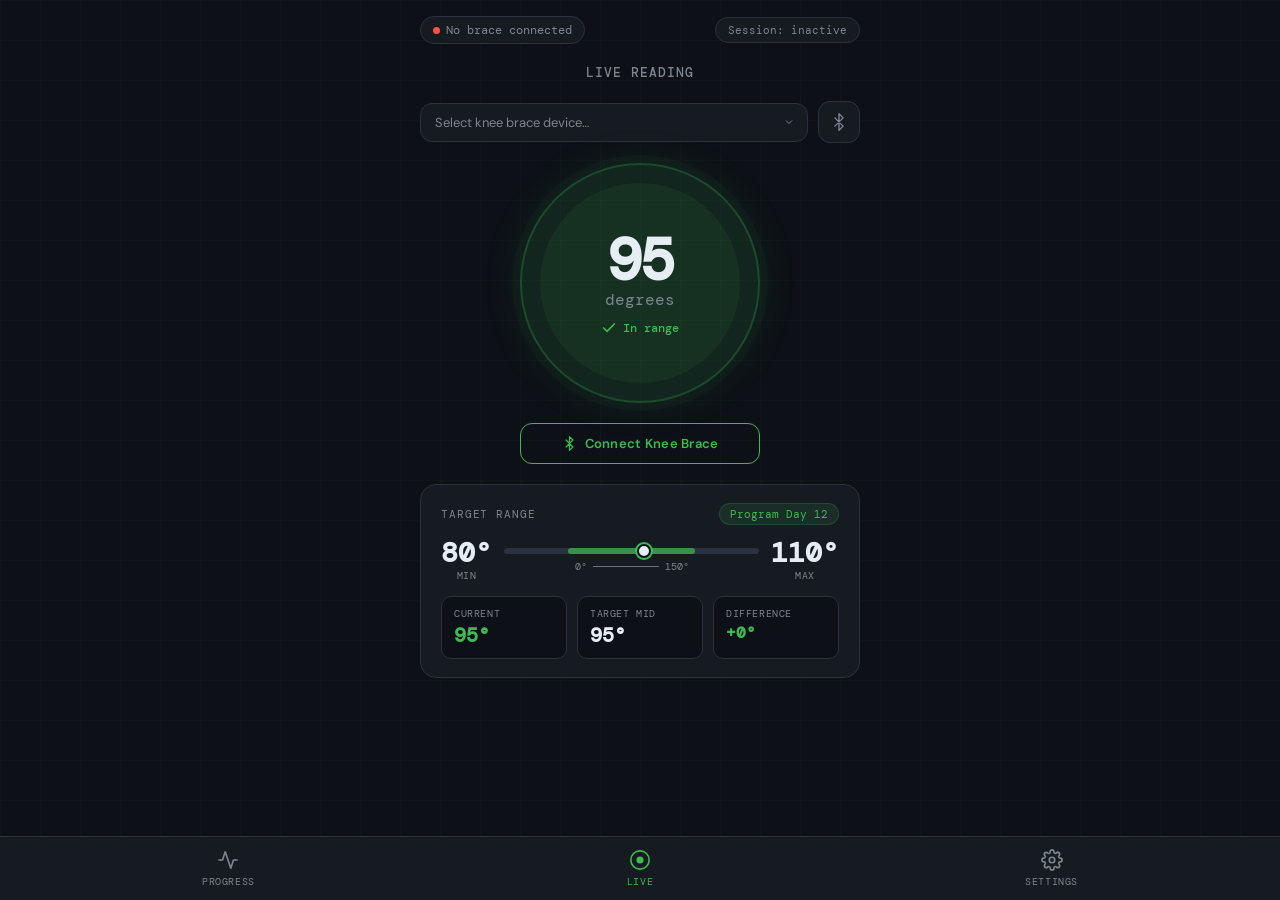
==== feedback.html @ ab7afc7f "FlexTrack UI with login + live reading screens implemented --- In Progress: main screen interaction " ====
<!DOCTYPE html>
<html lang="en">

<head>
    <meta charset="UTF-8" />
    <meta name="viewport" content="width=device-width, initial-scale=1.0" />
    <title>FlexTrack — Live</title>

    <!-- Fonts -->
    <link
        href="https://fonts.googleapis.com/css2?family=DM+Sans:wght@300;400;500;600&family=DM+Mono:wght@400;500&display=swap"
        rel="stylesheet" />

    <!-- External CSS -->
    <link rel="stylesheet" href="index.css" />
</head>

<body>

    <!-- status bar -->
    <div class="status-bar">
        <div class="status-pill">
            <div class="status-dot"></div>
            No brace connected
        </div>
        <div class="session-badge">Session: inactive</div>
    </div>

    <div class="page-title">Live Reading</div>

    <div class="content">

        <!-- bluetooth selector -->
        <div class="ble-row">
            <select class="ble-select">
                <option value="">Select knee brace device…</option>
                <option value="brace1">FlexTrack Brace — Left</option>
                <option value="brace2">FlexTrack Brace — Right</option>
            </select>
            <!-- bluetooth icon -->
            <div class="ble-icon-btn">
                <svg viewBox="0 0 24 24" fill="none" xmlns="http://www.w3.org/2000/svg">
                    <path d="M6.5 6.5l11 11L12 23V1l5.5 5.5-11 11" stroke="#7d8590" stroke-width="1.8"
                        stroke-linecap="round" stroke-linejoin="round" />
                </svg>
            </div>
        </div>

        <!-- angle circle -->
        <div class="circle-wrap">
            <div class="circle-ring">
                <div class="circle-inner">
                    <div class="circle-angle">95</div>
                    <div class="circle-unit">degrees</div>
                    <!-- state icon: checkmark = in range -->
                    <div class="circle-state">
                        <svg viewBox="0 0 24 24" fill="none" stroke="#3fb950" stroke-width="2.5" stroke-linecap="round"
                            stroke-linejoin="round">
                            <path d="M20 6L9 17l-5-5" />
                        </svg>
                        In range
                    </div>
                </div>
            </div>
        </div>

        <!-- connect button -->
        <button class="btn-connect">
            <svg viewBox="0 0 24 24" fill="none" stroke="currentColor" stroke-width="2" stroke-linecap="round"
                stroke-linejoin="round">
                <path d="M6.5 6.5l11 11L12 23V1l5.5 5.5-11 11" />
            </svg>
            Connect Knee Brace
        </button>

        <!-- target range card -->
        <div class="target-card">

            <div class="target-card-header">
                <div class="target-label">Target Range</div>
                <div class="target-program">Program Day 12</div>
            </div>

            <!-- visual range track -->
            <div class="target-range-row">
                <div class="range-value">
                    <div class="range-number">80°</div>
                    <div class="range-sublabel">Min</div>
                </div>
                <div class="range-track-wrap">
                    <div class="range-track">
                        <div class="range-fill"></div>
                        <div class="range-marker"></div>
                    </div>
                    <div class="range-track-label">0° ——————————— 150°</div>
                </div>
                <div class="range-value">
                    <div class="range-number">110°</div>
                    <div class="range-sublabel">Max</div>
                </div>
            </div>

            <!-- numeric comparison chips -->
            <div class="comparison-row">
                <div class="comparison-chip">
                    <div class="chip-label">Current</div>
                    <div class="chip-value green">95°</div>
                </div>
                <div class="comparison-chip">
                    <div class="chip-label">Target mid</div>
                    <div class="chip-value">95°</div>
                </div>
                <div class="comparison-chip">
                    <div class="chip-label">Difference</div>
                    <div class="chip-value delta">+0°</div>
                </div>
            </div>

        </div>

    </div>

    <!-- bottom nav -->
    <nav class="nav">
        <!-- progress tab -->
        <a class="nav-item" href="progress.html">
            <svg viewBox="0 0 24 24" fill="none" stroke-width="1.8" stroke-linecap="round" stroke-linejoin="round">
                <polyline points="22 12 18 12 15 21 9 3 6 12 2 12" />
            </svg>
            <span class="nav-label">Progress</span>
        </a>
        <!-- live tab (active) -->
        <a class="nav-item active" href="live.html">
            <svg viewBox="0 0 24 24" fill="none" stroke-width="1.8" stroke-linecap="round" stroke-linejoin="round">
                <circle cx="12" cy="12" r="10" />
                <circle cx="12" cy="12" r="3" fill="#3fb950" stroke="#3fb950" />
            </svg>
            <span class="nav-label">Live</span>
        </a>
        <!-- settings tab -->
        <a class="nav-item" href="settings.html">
            <svg viewBox="0 0 24 24" fill="none" stroke-width="1.8" stroke-linecap="round" stroke-linejoin="round">
                <circle cx="12" cy="12" r="3" />
                <path
                    d="M19.4 15a1.65 1.65 0 0 0 .33 1.82l.06.06a2 2 0 0 1-2.83 2.83l-.06-.06a1.65 1.65 0 0 0-1.82-.33 1.65 1.65 0 0 0-1 1.51V21a2 2 0 0 1-4 0v-.09A1.65 1.65 0 0 0 9 19.4a1.65 1.65 0 0 0-1.82.33l-.06.06a2 2 0 0 1-2.83-2.83l.06-.06A1.65 1.65 0 0 0 4.68 15a1.65 1.65 0 0 0-1.51-1H3a2 2 0 0 1 0-4h.09A1.65 1.65 0 0 0 4.6 9a1.65 1.65 0 0 0-.33-1.82l-.06-.06a2 2 0 0 1 2.83-2.83l.06.06A1.65 1.65 0 0 0 9 4.68a1.65 1.65 0 0 0 1-1.51V3a2 2 0 0 1 4 0v.09a1.65 1.65 0 0 0 1 1.51 1.65 1.65 0 0 0 1.82-.33l.06-.06a2 2 0 0 1 2.83 2.83l-.06.06A1.65 1.65 0 0 0 19.4 9a1.65 1.65 0 0 0 1.51 1H21a2 2 0 0 1 0 4h-.09a1.65 1.65 0 0 0-1.51 1z" />
            </svg>
            <span class="nav-label">Settings</span>
        </a>
    </nav>

</body>

</html>
---- index.css ----
/* ==========================================================================
   1. RESETS & CSS VARIABLES (Shared across all pages)
   ========================================================================== */
   *, *::before, *::after {
    box-sizing: border-box;
    margin: 0;
    padding: 0;
  }
  
  :root {
    --bg:          #0d1117;
    --surface:     #161b22;
    --border:      #2a3140;
    --text:        #e6edf3;
    --muted:       #7d8590;
    --accent:      #3fb950;       /* recovery green */
    --accent-dim:  rgba(63, 185, 80, 0.12);
    --warn:        #f85149;
    --caution:     #d29922;
    --radius:      12px;
    --nav-h:        64px;
  }
  
  body {
    min-height: 100vh;
    background: var(--bg);
    font-family: 'DM Sans', sans-serif;
    color: var(--text);
    display: flex;
    flex-direction: column;
    align-items: center;
    justify-content: center; /* Adjust dynamically per layout if needed */
    background-image:
      linear-gradient(rgba(63,185,80,0.03) 1px, transparent 1px),
      linear-gradient(90deg, rgba(63,185,80,0.03) 1px, transparent 1px);
    background-size: 40px 40px;
  }
  
  /* ==========================================================================
     2. SHARED COMPONENTS (Buttons, Logos, Nav, Typography)
     ========================================================================== */
  /* Header / Title */
  .page-title {
    font-size: 13px;
    font-weight: 500;
    color: var(--muted);
    font-family: 'DM Mono', monospace;
    letter-spacing: 0.08em;
    text-transform: uppercase;
    margin-top: 20px;
  }
  
  /* Logo */
  .logo-wrap {
    display: flex;
    flex-direction: column;
    align-items: center;
    gap: 10px;
  }
  
  .logo-mark {
    width: 64px;
    height: 64px;
    border-radius: 18px;
    background: var(--accent-dim);
    border: 1.5px solid rgba(63,185,80,0.3);
    display: flex;
    align-items: center;
    justify-content: center;
  }
  
  .logo-mark svg { width: 36px; height: 36px; }
  
  .logo-name {
    font-size: 22px;
    font-weight: 600;
    letter-spacing: -0.4px;
    color: var(--text);
  }
  
  .logo-name span { color: var(--accent); }
  
  .logo-sub {
    font-size: 12px;
    color: var(--muted);
    font-family: 'DM Mono', monospace;
    letter-spacing: 0.08em;
    text-transform: uppercase;
    margin-top: -4px;
  }
  
  /* Divider */
  .divider {
    width: 100%;
    height: 1px;
    background: var(--border);
  }
  
  /* Form Controls */
  .field {
    display: flex;
    flex-direction: column;
    gap: 6px;
  }
  
  .field label {
    font-size: 12px;
    font-weight: 500;
    color: var(--muted);
    font-family: 'DM Mono', monospace;
    letter-spacing: 0.06em;
    text-transform: uppercase;
  }
  
  .field input {
    width: 100%;
    padding: 11px 14px;
    background: var(--bg);
    border: 1px solid var(--border);
    border-radius: var(--radius);
    color: var(--text);
    font-family: 'DM Sans', sans-serif;
    font-size: 14px;
    outline: none;
    transition: border-color 0.15s, box-shadow 0.15s;
  }
  
  .field input::placeholder { color: var(--muted); }
  
  .field input:focus {
    border-color: var(--accent);
    box-shadow: 0 0 0 3px rgba(63,185,80,0.15);
  }
  
  /* Bottom Navigation */
  .nav {
    position: fixed;
    bottom: 0;
    left: 0;
    right: 0;
    height: var(--nav-h);
    background: var(--surface);
    border-top: 1px solid var(--border);
    display: flex;
    align-items: center;
    justify-content: space-around;
    padding: 0 16px;
  }
  
  .nav-item {
    display: flex;
    flex-direction: column;
    align-items: center;
    gap: 4px;
    cursor: pointer;
    padding: 8px 20px;
    border-radius: 10px;
    transition: background 0.15s;
    text-decoration: none;
  }
  
  .nav-item:hover { background: var(--accent-dim); }
  .nav-item svg { width: 22px; height: 22px; stroke: var(--muted); }
  .nav-item.active svg { stroke: var(--accent); }
  
  .nav-label {
    font-size: 10px;
    font-family: 'DM Mono', monospace;
    color: var(--muted);
    text-transform: uppercase;
    letter-spacing: 0.06em;
  }
  
  .nav-item.active .nav-label { color: var(--accent); }
  
  
  /* ==========================================================================
     3. LOGIN PAGE SPECIFICS
     ========================================================================== */
  .card {
    width: 100%;
    max-width: 380px;
    padding: 40px 36px 36px;
    background: var(--surface);
    border: 1px solid var(--border);
    border-radius: 20px;
    display: flex;
    flex-direction: column;
    align-items: center;
    gap: 28px;
    box-shadow:
      0 0 0 1px rgba(63,185,80,0.08),
      0 -2px 24px rgba(63,185,80,0.07),
      0 16px 48px rgba(0,0,0,0.5);
  }
  
  .form {
    width: 100%;
    display: flex;
    flex-direction: column;
    gap: 14px;
  }
  
  .btn-submit {
    width: 100%;
    padding: 12px;
    margin-top: 4px;
    background: var(--accent);
    color: #0d1117;
    font-family: 'DM Sans', sans-serif;
    font-size: 14px;
    font-weight: 600;
    border: none;
    border-radius: var(--radius);
    cursor: pointer;
    letter-spacing: 0.01em;
    transition: opacity 0.15s, transform 0.1s;
  }
  
  .btn-submit:hover { opacity: 0.88; }
  .btn-submit:active { transform: scale(0.98); }
  
  .footer-link {
    font-size: 12px;
    color: var(--muted);
    text-align: center;
  }
  
  .footer-link a {
    color: var(--accent);
    text-decoration: none;
    font-weight: 500;
  }
  
  .footer-link a:hover { text-decoration: underline; }
  
  
  /* ==========================================================================
     4. LIVE READING SPECIFICS
     ========================================================================== */
  .status-bar {
    width: 100%;
    max-width: 480px;
    display: flex;
    align-items: center;
    justify-content: space-between;
    padding: 16px 20px 0;
  }
  
  .status-pill {
    display: flex;
    align-items: center;
    gap: 6px;
    background: var(--surface);
    border: 1px solid var(--border);
    border-radius: 99px;
    padding: 5px 12px;
    font-size: 12px;
    font-family: 'DM Mono', monospace;
    color: var(--muted);
  }
  
  .status-dot {
    width: 7px;
    height: 7px;
    border-radius: 50%;
    background: var(--warn);
  }
  
  .session-badge {
    font-size: 11px;
    font-family: 'DM Mono', monospace;
    color: var(--muted);
    background: var(--surface);
    border: 1px solid var(--border);
    border-radius: 99px;
    padding: 5px 12px;
  }
  
  .content {
    width: 100%;
    max-width: 480px;
    flex: 1;
    display: flex;
    flex-direction: column;
    align-items: center;
    padding: 20px 20px calc(var(--nav-h) + 20px);
    gap: 20px;
  }
  
  .ble-row {
    width: 100%;
    display: flex;
    gap: 10px;
    align-items: center;
  }
  
  .ble-select {
    flex: 1;
    padding: 10px 14px;
    background: var(--surface);
    border: 1px solid var(--border);
    border-radius: var(--radius);
    color: var(--muted);
    font-family: 'DM Sans', sans-serif;
    font-size: 13px;
    outline: none;
    appearance: none;
    background-image: url("data:image/svg+xml,%3Csvg xmlns='http://www.w3.org/2000/svg' width='12' height='12' viewBox='0 0 24 24' fill='none' stroke='%237d8590' stroke-width='2'%3E%3Cpath d='M6 9l6 6 6-6'/%3E%3C/svg%3E");
    background-repeat: no-repeat;
    background-position: right 12px center;
    cursor: pointer;
  }
  
  .ble-select option { background: var(--surface); }
  
  .ble-icon-btn {
    width: 42px;
    height: 42px;
    border-radius: var(--radius);
    background: var(--surface);
    border: 1px solid var(--border);
    display: flex;
    align-items: center;
    justify-content: center;
    cursor: pointer;
    flex-shrink: 0;
  }
  
  .ble-icon-btn svg { width: 18px; height: 18px; }
  
  .circle-wrap {
    position: relative;
    display: flex;
    align-items: center;
    justify-content: center;
  }
  
  .circle-ring {
    width: 240px;
    height: 240px;
    border-radius: 50%;
    background: var(--accent-dim);
    border: 2px solid rgba(63,185,80,0.25);
    box-shadow:
      0 0 0 8px rgba(63,185,80,0.04),
      0 0 40px rgba(63,185,80,0.10);
    display: flex;
    align-items: center;
    justify-content: center;
    transition: background 0.3s, border-color 0.3s, box-shadow 0.3s;
  }
  
  .circle-inner {
    width: 200px;
    height: 200px;
    border-radius: 50%;
    background: rgba(63,185,80,0.08);
    display: flex;
    flex-direction: column;
    align-items: center;
    justify-content: center;
    gap: 4px;
  }
  
  .circle-angle {
    font-size: 58px;
    font-weight: 600;
    font-family: 'DM Mono', monospace;
    color: var(--text);
    line-height: 1;
    letter-spacing: -2px;
  }
  
  .circle-unit {
    font-size: 16px;
    font-weight: 400;
    color: var(--muted);
    font-family: 'DM Mono', monospace;
    margin-top: -4px;
  }
  
  .circle-state {
    margin-top: 6px;
    display: flex;
    align-items: center;
    gap: 6px;
    font-size: 12px;
    font-weight: 500;
    color: var(--accent);
    font-family: 'DM Mono', monospace;
  }
  
  .circle-state svg { width: 16px; height: 16px; }
  
  .btn-connect {
    width: 100%;
    max-width: 240px;
    padding: 11px;
    background: transparent;
    border: 1px solid var(--accent);
    border-radius: var(--radius);
    color: var(--accent);
    font-family: 'DM Sans', sans-serif;
    font-size: 13px;
    font-weight: 600;
    cursor: pointer;
    letter-spacing: 0.02em;
    display: flex;
    align-items: center;
    justify-content: center;
    gap: 8px;
  }
  
  .btn-connect svg { width: 15px; height: 15px; }
  
  .target-card {
    width: 100%;
    background: var(--surface);
    border: 1px solid var(--border);
    border-radius: 16px;
    padding: 18px 20px;
    display: flex;
    flex-direction: column;
    gap: 14px;
  }
  
  .target-card-header {
    display: flex;
    align-items: center;
    justify-content: space-between;
  }
  
  .target-label {
    font-size: 11px;
    font-family: 'DM Mono', monospace;
    letter-spacing: 0.08em;
    text-transform: uppercase;
    color: var(--muted);
  }
  
  .target-program {
    font-size: 11px;
    font-family: 'DM Mono', monospace;
    border: 1px solid rgba(63,185,80,0.2);
    border-radius: 99px;
    padding: 3px 10px;
    color: var(--accent);
    background: var(--accent-dim);
  }
  
  .target-range-row {
    display: flex;
    align-items: center;
    justify-content: space-between;
    gap: 12px;
  }
  
  .range-value {
    display: flex;
    flex-direction: column;
    align-items: center;
    gap: 2px;
  }
  
  .range-number {
    font-size: 28px;
    font-weight: 600;
    font-family: 'DM Mono', monospace;
    color: var(--text);
    line-height: 1;
  }
  
  .range-sublabel {
    font-size: 10px;
    font-family: 'DM Mono', monospace;
    color: var(--muted);
    text-transform: uppercase;
    letter-spacing: 0.06em;
  }
  
  .range-track-wrap {
    flex: 1;
    display: flex;
    flex-direction: column;
    align-items: center;
    gap: 6px;
  }
  
  .range-track {
    width: 100%;
    height: 6px;
    background: var(--border);
    border-radius: 99px;
    position: relative;
    overflow: visible;
  }
  
  .range-fill {
    position: absolute;
    left: 25%;
    width: 50%;
    height: 100%;
    background: var(--accent);
    border-radius: 99px;
    opacity: 0.7;
  }
  
  .range-marker {
    position: absolute;
    left: 55%;
    top: 50%;
    transform: translate(-50%, -50%);
    width: 14px;
    height: 14px;
    border-radius: 50%;
    background: var(--text);
    border: 2px solid var(--bg);
    box-shadow: 0 0 0 2px var(--accent);
  }
  
  .range-track-label {
    font-size: 10px;
    font-family: 'DM Mono', monospace;
    color: var(--muted);
  }
  
  .comparison-row {
    display: flex;
    gap: 10px;
  }
  
  .comparison-chip {
    flex: 1;
    background: var(--bg);
    border: 1px solid var(--border);
    border-radius: 10px;
    padding: 10px 12px;
    display: flex;
    flex-direction: column;
    gap: 2px;
  }
  
  .chip-label {
    font-size: 10px;
    font-family: 'DM Mono', monospace;
    color: var(--muted);
    text-transform: uppercase;
    letter-spacing: 0.06em;
  }
  
  .chip-value {
    font-size: 20px;
    font-weight: 600;
    font-family: 'DM Mono', monospace;
    color: var(--text);
  }
  
  .chip-value.green { color: var(--accent); }
  .chip-value.delta { color: var(--accent); font-size: 16px; }

  /* Smooth telemetry animations for dynamic components */
.range-marker {
    transition: left 0.1s linear;
  }
  
  .circle-ring {
    transition: border-color 0.15s ease, box-shadow 0.15s ease;
  }
  
  .circle-angle {
    font-variant-numeric: tabular-nums; /* Prevents text layout shifting when numbers update */
  }

  /* ==========================================================================
   INTERACTION FEEDBACK & SYSTEM POPUP STYLES
   ========================================================================== */

/* 1. Button Feedback Styles */
.btn-connect {
    transition: all 0.15s ease-in-out;
    user-select: none;
  }
  
  .btn-connect:hover {
    background: var(--accent-dim);
    box-shadow: 0 0 12px rgba(63, 185, 80, 0.25);
  }
  
  /* Pressed visual reaction */
  .btn-connect:active,
  .btn-connect.btn-pressed {
    transform: scale(0.95);
    background: var(--accent);
    color: #0d1117;
    box-shadow: 0 0 20px var(--accent), 0 0 35px rgba(63, 185, 80, 0.6);
  }
  
  .btn-connect.is-connected {
    background: var(--accent-dim);
    border-color: var(--accent);
    color: var(--accent);
  }
  
  /* 2. Dropdown Text State (Selected Valid Device vs Placeholder) */
  .ble-select {
    color: var(--muted);
    font-weight: 400;
    transition: color 0.2s ease, border-color 0.2s ease, font-weight 0.2s ease;
  }
  
  /* Active style when a real device option is picked */
  .ble-select.has-value {
    color: var(--text);            /* Bright white text */
    font-weight: 600;              /* Bold weight */
    border-color: var(--accent);   /* Highlight border */
  }
  
  /* 3. Simulated System Message Popup Overlay */
  .system-popup-overlay {
    position: fixed;
    inset: 0;
    background: rgba(0, 0, 0, 0.65);
    backdrop-filter: blur(4px);
    display: flex;
    align-items: center;
    justify-content: center;
    z-index: 1000;
    padding: 20px;
    animation: fadeIn 0.2s ease-out;
  }
  
  .system-popup-card {
    width: 100%;
    max-width: 340px;
    background: var(--surface);
    border: 1px solid var(--border);
    border-radius: 16px;
    padding: 24px;
    display: flex;
    flex-direction: column;
    gap: 16px;
    box-shadow: 0 12px 32px rgba(0, 0, 0, 0.6);
    animation: popUp 0.2s cubic-bezier(0.175, 0.885, 0.32, 1.275);
  }
  
  .system-popup-title {
    font-size: 15px;
    font-weight: 600;
    color: var(--text);
    font-family: 'DM Sans', sans-serif;
  }
  
  .system-popup-body {
    font-size: 13px;
    color: var(--muted);
    line-height: 1.5;
    font-family: 'DM Sans', sans-serif;
  }
  
  .system-popup-btn {
    width: 100%;
    padding: 10px;
    background: var(--accent);
    color: #0d1117;
    border: none;
    border-radius: var(--radius);
    font-weight: 600;
    font-size: 13px;
    cursor: pointer;
    transition: opacity 0.15s;
  }
  
  .system-popup-btn:hover {
    opacity: 0.9;
  }
  
  @keyframes fadeIn {
    from { opacity: 0; }
    to { opacity: 1; }
  }
  
  @keyframes popUp {
    from { transform: scale(0.9); opacity: 0; }
    to { transform: scale(1); opacity: 1; }
  }
  
  /* ==========================================================================
     5. UTILITIES & MEDIA QUERIES
     ========================================================================== */
  @media (max-width: 420px) {
    .card {
      margin: 16px;
      padding: 32px 24px 28px;
    }
  }
  
  @media (prefers-reduced-motion: reduce) {
    * {
      transition: none !important;
    }
  }
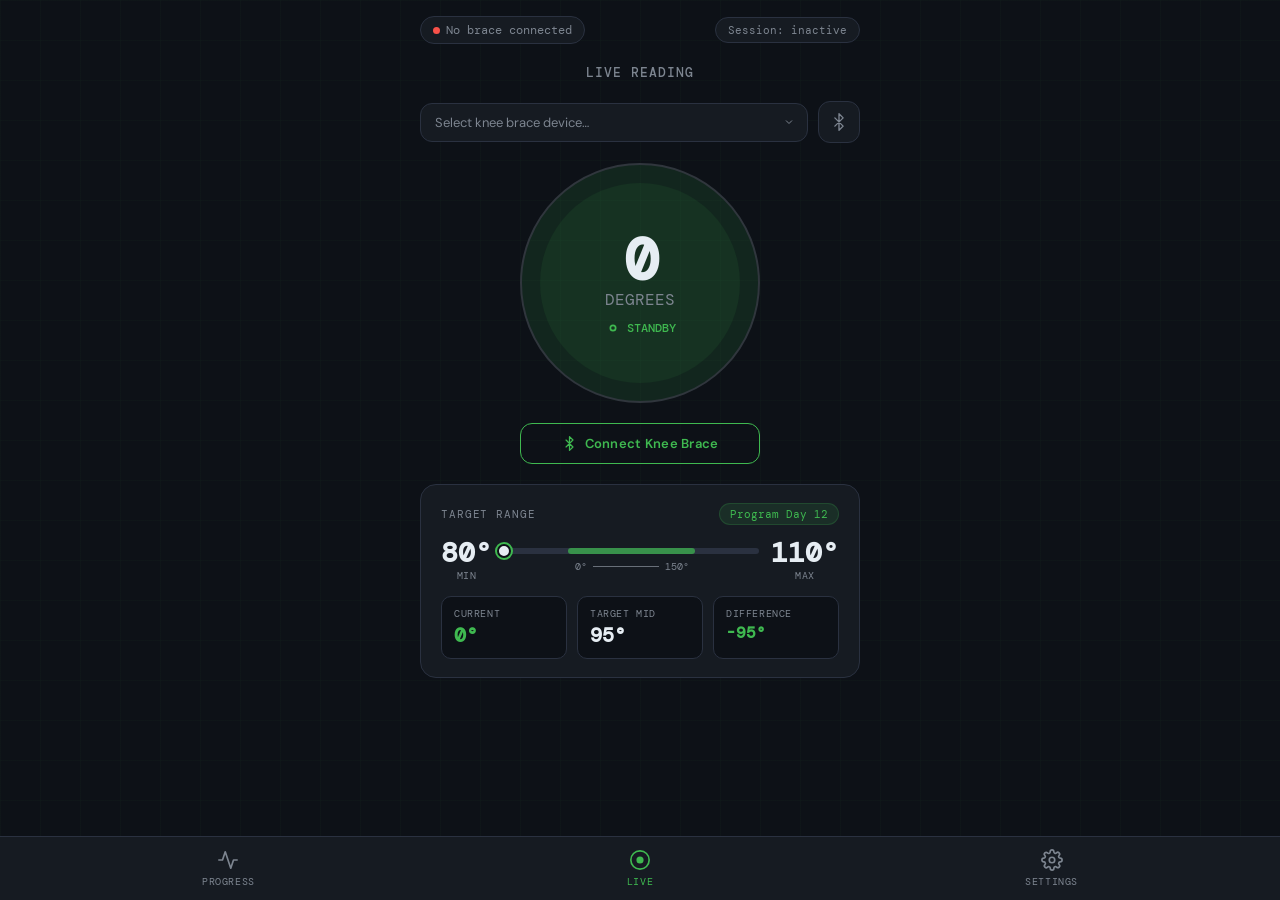
==== commit 5b35575f: "fabricated data array to reflect live sensor readings + implemented dynamic UI state updates" ====
--- a/feedback.html
+++ b/feedback.html
@@ -13,6 +13,9 @@
 
     <!-- External CSS -->
     <link rel="stylesheet" href="index.css" />
+
+    <!-- External JS -->
+    <script src="index.js" defer></script>
 </head>
 
 <body>
@@ -50,15 +53,17 @@
         <div class="circle-wrap">
             <div class="circle-ring">
                 <div class="circle-inner">
-                    <div class="circle-angle">95</div>
-                    <div class="circle-unit">degrees</div>
-                    <!-- state icon: checkmark = in range -->
+                    <!-- 1. Middle angle readout (Initialized to 0 for standby) -->
+                    <div class="circle-angle">0</div>
+                    <div class="circle-unit">DEGREES</div>
+
+                    <!-- 2. Dynamic state label (Targeted via the inner <span>) -->
                     <div class="circle-state">
-                        <svg viewBox="0 0 24 24" fill="none" stroke="#3fb950" stroke-width="2.5" stroke-linecap="round"
-                            stroke-linejoin="round">
-                            <path d="M20 6L9 17l-5-5" />
+                        <svg viewBox="0 0 24 24" fill="none" stroke="currentColor" stroke-width="2.5"
+                            stroke-linecap="round" stroke-linejoin="round">
+                            <circle cx="12" cy="12" r="4" />
                         </svg>
-                        In range
+                        <span>STANDBY</span>
                     </div>
                 </div>
             </div>
--- a/index.css
+++ b/index.css
@@ -1,27 +1,30 @@
 /* ==========================================================================
    1. RESETS & CSS VARIABLES (Shared across all pages)
    ========================================================================== */
-   *, *::before, *::after {
+*,
+*::before,
+*::after {
     box-sizing: border-box;
     margin: 0;
     padding: 0;
-  }
-  
-  :root {
-    --bg:          #0d1117;
-    --surface:     #161b22;
-    --border:      #2a3140;
-    --text:        #e6edf3;
-    --muted:       #7d8590;
-    --accent:      #3fb950;       /* recovery green */
-    --accent-dim:  rgba(63, 185, 80, 0.12);
-    --warn:        #f85149;
-    --caution:     #d29922;
-    --radius:      12px;
-    --nav-h:        64px;
-  }
-  
-  body {
+}
+
+:root {
+    --bg: #0d1117;
+    --surface: #161b22;
+    --border: #2a3140;
+    --text: #e6edf3;
+    --muted: #7d8590;
+    --accent: #3fb950;
+    /* recovery green */
+    --accent-dim: rgba(63, 185, 80, 0.12);
+    --warn: #f85149;
+    --caution: #d29922;
+    --radius: 12px;
+    --nav-h: 64px;
+}
+
+body {
     min-height: 100vh;
     background: var(--bg);
     font-family: 'DM Sans', sans-serif;
@@ -29,18 +32,19 @@
     display: flex;
     flex-direction: column;
     align-items: center;
-    justify-content: center; /* Adjust dynamically per layout if needed */
+    justify-content: center;
+    /* Adjust dynamically per layout if needed */
     background-image:
-      linear-gradient(rgba(63,185,80,0.03) 1px, transparent 1px),
-      linear-gradient(90deg, rgba(63,185,80,0.03) 1px, transparent 1px);
+        linear-gradient(rgba(63, 185, 80, 0.03) 1px, transparent 1px),
+        linear-gradient(90deg, rgba(63, 185, 80, 0.03) 1px, transparent 1px);
     background-size: 40px 40px;
-  }
-  
-  /* ==========================================================================
+}
+
+/* ==========================================================================
      2. SHARED COMPONENTS (Buttons, Logos, Nav, Typography)
      ========================================================================== */
-  /* Header / Title */
-  .page-title {
+/* Header / Title */
+.page-title {
     font-size: 13px;
     font-weight: 500;
     color: var(--muted);
@@ -48,71 +52,76 @@
     letter-spacing: 0.08em;
     text-transform: uppercase;
     margin-top: 20px;
-  }
-  
-  /* Logo */
-  .logo-wrap {
+}
+
+/* Logo */
+.logo-wrap {
     display: flex;
     flex-direction: column;
     align-items: center;
     gap: 10px;
-  }
-  
-  .logo-mark {
+}
+
+.logo-mark {
     width: 64px;
     height: 64px;
     border-radius: 18px;
     background: var(--accent-dim);
-    border: 1.5px solid rgba(63,185,80,0.3);
+    border: 1.5px solid rgba(63, 185, 80, 0.3);
     display: flex;
     align-items: center;
     justify-content: center;
-  }
-  
-  .logo-mark svg { width: 36px; height: 36px; }
-  
-  .logo-name {
+}
+
+.logo-mark svg {
+    width: 36px;
+    height: 36px;
+}
+
+.logo-name {
     font-size: 22px;
     font-weight: 600;
     letter-spacing: -0.4px;
     color: var(--text);
-  }
-  
-  .logo-name span { color: var(--accent); }
-  
-  .logo-sub {
+}
+
+.logo-name span {
+    color: var(--accent);
+}
+
+.logo-sub {
     font-size: 12px;
     color: var(--muted);
     font-family: 'DM Mono', monospace;
     letter-spacing: 0.08em;
     text-transform: uppercase;
     margin-top: -4px;
-  }
-  
-  /* Divider */
-  .divider {
+}
+
+/* Divider */
+.divider {
     width: 100%;
     height: 1px;
     background: var(--border);
-  }
-  
-  /* Form Controls */
-  .field {
+}
+
+/* Form Controls */
+.field {
     display: flex;
     flex-direction: column;
     gap: 6px;
-  }
-  
-  .field label {
+}
+
+.field label {
     font-size: 12px;
     font-weight: 500;
     color: var(--muted);
     font-family: 'DM Mono', monospace;
     letter-spacing: 0.06em;
     text-transform: uppercase;
-  }
-  
-  .field input {
+}
+
+.field input {
     width: 100%;
     padding: 11px 14px;
     background: var(--bg);
@@ -123,17 +132,19 @@
     font-size: 14px;
     outline: none;
     transition: border-color 0.15s, box-shadow 0.15s;
-  }
-  
-  .field input::placeholder { color: var(--muted); }
-  
-  .field input:focus {
+}
+
+.field input::placeholder {
+    color: var(--muted);
+}
+
+.field input:focus {
     border-color: var(--accent);
-    box-shadow: 0 0 0 3px rgba(63,185,80,0.15);
-  }
-  
-  /* Bottom Navigation */
-  .nav {
+    box-shadow: 0 0 0 3px rgba(63, 185, 80, 0.15);
+}
+
+/* Bottom Navigation */
+.nav {
     position: fixed;
     bottom: 0;
     left: 0;
@@ -145,9 +156,9 @@
     align-items: center;
     justify-content: space-around;
     padding: 0 16px;
-  }
-  
-  .nav-item {
+}
+
+.nav-item {
     display: flex;
     flex-direction: column;
     align-items: center;
@@ -157,27 +168,39 @@
     border-radius: 10px;
     transition: background 0.15s;
     text-decoration: none;
-  }
-  
-  .nav-item:hover { background: var(--accent-dim); }
-  .nav-item svg { width: 22px; height: 22px; stroke: var(--muted); }
-  .nav-item.active svg { stroke: var(--accent); }
-  
-  .nav-label {
+}
+
+.nav-item:hover {
+    background: var(--accent-dim);
+}
+
+.nav-item svg {
+    width: 22px;
+    height: 22px;
+    stroke: var(--muted);
+}
+
+.nav-item.active svg {
+    stroke: var(--accent);
+}
+
+.nav-label {
     font-size: 10px;
     font-family: 'DM Mono', monospace;
     color: var(--muted);
     text-transform: uppercase;
     letter-spacing: 0.06em;
-  }
-  
-  .nav-item.active .nav-label { color: var(--accent); }
-  
-  
-  /* ==========================================================================
+}
+
+.nav-item.active .nav-label {
+    color: var(--accent);
+}
+
+
+/* ==========================================================================
      3. LOGIN PAGE SPECIFICS
      ========================================================================== */
-  .card {
+.card {
     width: 100%;
     max-width: 380px;
     padding: 40px 36px 36px;
@@ -189,19 +212,19 @@
     align-items: center;
     gap: 28px;
     box-shadow:
-      0 0 0 1px rgba(63,185,80,0.08),
-      0 -2px 24px rgba(63,185,80,0.07),
-      0 16px 48px rgba(0,0,0,0.5);
-  }
-  
-  .form {
+        0 0 0 1px rgba(63, 185, 80, 0.08),
+        0 -2px 24px rgba(63, 185, 80, 0.07),
+        0 16px 48px rgba(0, 0, 0, 0.5);
+}
+
+.form {
     width: 100%;
     display: flex;
     flex-direction: column;
     gap: 14px;
-  }
-  
-  .btn-submit {
+}
+
+.btn-submit {
     width: 100%;
     padding: 12px;
     margin-top: 4px;
@@ -215,39 +238,46 @@
     cursor: pointer;
     letter-spacing: 0.01em;
     transition: opacity 0.15s, transform 0.1s;
-  }
-  
-  .btn-submit:hover { opacity: 0.88; }
-  .btn-submit:active { transform: scale(0.98); }
-  
-  .footer-link {
+}
+
+.btn-submit:hover {
+    opacity: 0.88;
+}
+
+.btn-submit:active {
+    transform: scale(0.98);
+}
+
+.footer-link {
     font-size: 12px;
     color: var(--muted);
     text-align: center;
-  }
-  
-  .footer-link a {
+}
+
+.footer-link a {
     color: var(--accent);
     text-decoration: none;
     font-weight: 500;
-  }
-  
-  .footer-link a:hover { text-decoration: underline; }
-  
-  
-  /* ==========================================================================
+}
+
+.footer-link a:hover {
+    text-decoration: underline;
+}
+
+
+/* ==========================================================================
      4. LIVE READING SPECIFICS
      ========================================================================== */
-  .status-bar {
+.status-bar {
     width: 100%;
     max-width: 480px;
     display: flex;
     align-items: center;
     justify-content: space-between;
     padding: 16px 20px 0;
-  }
-  
-  .status-pill {
+}
+
+.status-pill {
     display: flex;
     align-items: center;
     gap: 6px;
@@ -258,16 +288,16 @@
     font-size: 12px;
     font-family: 'DM Mono', monospace;
     color: var(--muted);
-  }
-  
-  .status-dot {
+}
+
+.status-dot {
     width: 7px;
     height: 7px;
     border-radius: 50%;
     background: var(--warn);
-  }
-  
-  .session-badge {
+}
+
+.session-badge {
     font-size: 11px;
     font-family: 'DM Mono', monospace;
     color: var(--muted);
@@ -275,9 +305,9 @@
     border: 1px solid var(--border);
     border-radius: 99px;
     padding: 5px 12px;
-  }
-  
-  .content {
+}
+
+.content {
     width: 100%;
     max-width: 480px;
     flex: 1;
@@ -286,16 +316,16 @@
     align-items: center;
     padding: 20px 20px calc(var(--nav-h) + 20px);
     gap: 20px;
-  }
-  
-  .ble-row {
+}
+
+.ble-row {
     width: 100%;
     display: flex;
     gap: 10px;
     align-items: center;
-  }
-  
-  .ble-select {
+}
+
+.ble-select {
     flex: 1;
     padding: 10px 14px;
     background: var(--surface);
@@ -310,11 +340,13 @@
     background-repeat: no-repeat;
     background-position: right 12px center;
     cursor: pointer;
-  }
-  
-  .ble-select option { background: var(--surface); }
-  
-  .ble-icon-btn {
+}
+
+.ble-select option {
+    background: var(--surface);
+}
+
+.ble-icon-btn {
     width: 42px;
     height: 42px;
     border-radius: var(--radius);
@@ -325,62 +357,65 @@
     justify-content: center;
     cursor: pointer;
     flex-shrink: 0;
-  }
-  
-  .ble-icon-btn svg { width: 18px; height: 18px; }
-  
-  .circle-wrap {
+}
+
+.ble-icon-btn svg {
+    width: 18px;
+    height: 18px;
+}
+
+.circle-wrap {
     position: relative;
     display: flex;
     align-items: center;
     justify-content: center;
-  }
-  
-  .circle-ring {
+}
+
+.circle-ring {
     width: 240px;
     height: 240px;
     border-radius: 50%;
     background: var(--accent-dim);
-    border: 2px solid rgba(63,185,80,0.25);
+    border: 2px solid rgba(63, 185, 80, 0.25);
     box-shadow:
-      0 0 0 8px rgba(63,185,80,0.04),
-      0 0 40px rgba(63,185,80,0.10);
+        0 0 0 8px rgba(63, 185, 80, 0.04),
+        0 0 40px rgba(63, 185, 80, 0.10);
     display: flex;
     align-items: center;
     justify-content: center;
     transition: background 0.3s, border-color 0.3s, box-shadow 0.3s;
-  }
-  
-  .circle-inner {
+}
+
+.circle-inner {
     width: 200px;
     height: 200px;
     border-radius: 50%;
-    background: rgba(63,185,80,0.08);
+    background: rgba(63, 185, 80, 0.08);
     display: flex;
     flex-direction: column;
     align-items: center;
     justify-content: center;
     gap: 4px;
-  }
-  
-  .circle-angle {
+}
+
+.circle-angle {
     font-size: 58px;
     font-weight: 600;
     font-family: 'DM Mono', monospace;
     color: var(--text);
     line-height: 1;
     letter-spacing: -2px;
-  }
-  
-  .circle-unit {
+}
+
+.circle-unit {
     font-size: 16px;
     font-weight: 400;
     color: var(--muted);
     font-family: 'DM Mono', monospace;
     margin-top: -4px;
-  }
-  
-  .circle-state {
+}
+
+.circle-state {
     margin-top: 6px;
     display: flex;
     align-items: center;
@@ -389,11 +424,14 @@
     font-weight: 500;
     color: var(--accent);
     font-family: 'DM Mono', monospace;
-  }
-  
-  .circle-state svg { width: 16px; height: 16px; }
-  
-  .btn-connect {
+}
+
+.circle-state svg {
+    width: 16px;
+    height: 16px;
+}
+
+.btn-connect {
     width: 100%;
     max-width: 240px;
     padding: 11px;
@@ -410,11 +448,14 @@
     align-items: center;
     justify-content: center;
     gap: 8px;
-  }
-  
-  .btn-connect svg { width: 15px; height: 15px; }
-  
-  .target-card {
+}
+
+.btn-connect svg {
+    width: 15px;
+    height: 15px;
+}
+
+.target-card {
     width: 100%;
     background: var(--surface);
     border: 1px solid var(--border);
@@ -423,80 +464,80 @@
     display: flex;
     flex-direction: column;
     gap: 14px;
-  }
-  
-  .target-card-header {
+}
+
+.target-card-header {
     display: flex;
     align-items: center;
     justify-content: space-between;
-  }
-  
-  .target-label {
+}
+
+.target-label {
     font-size: 11px;
     font-family: 'DM Mono', monospace;
     letter-spacing: 0.08em;
     text-transform: uppercase;
     color: var(--muted);
-  }
-  
-  .target-program {
+}
+
+.target-program {
     font-size: 11px;
     font-family: 'DM Mono', monospace;
-    border: 1px solid rgba(63,185,80,0.2);
+    border: 1px solid rgba(63, 185, 80, 0.2);
     border-radius: 99px;
     padding: 3px 10px;
     color: var(--accent);
     background: var(--accent-dim);
-  }
-  
-  .target-range-row {
+}
+
+.target-range-row {
     display: flex;
     align-items: center;
     justify-content: space-between;
     gap: 12px;
-  }
-  
-  .range-value {
+}
+
+.range-value {
     display: flex;
     flex-direction: column;
     align-items: center;
     gap: 2px;
-  }
-  
-  .range-number {
+}
+
+.range-number {
     font-size: 28px;
     font-weight: 600;
     font-family: 'DM Mono', monospace;
     color: var(--text);
     line-height: 1;
-  }
-  
-  .range-sublabel {
+}
+
+.range-sublabel {
     font-size: 10px;
     font-family: 'DM Mono', monospace;
     color: var(--muted);
     text-transform: uppercase;
     letter-spacing: 0.06em;
-  }
-  
-  .range-track-wrap {
+}
+
+.range-track-wrap {
     flex: 1;
     display: flex;
     flex-direction: column;
     align-items: center;
     gap: 6px;
-  }
-  
-  .range-track {
+}
+
+.range-track {
     width: 100%;
     height: 6px;
     background: var(--border);
     border-radius: 99px;
     position: relative;
     overflow: visible;
-  }
-  
-  .range-fill {
+}
+
+.range-fill {
     position: absolute;
     left: 25%;
     width: 50%;
@@ -504,9 +545,9 @@
     background: var(--accent);
     border-radius: 99px;
     opacity: 0.7;
-  }
-  
-  .range-marker {
+}
+
+.range-marker {
     position: absolute;
     left: 55%;
     top: 50%;
@@ -517,20 +558,20 @@
     background: var(--text);
     border: 2px solid var(--bg);
     box-shadow: 0 0 0 2px var(--accent);
-  }
-  
-  .range-track-label {
+}
+
+.range-track-label {
     font-size: 10px;
     font-family: 'DM Mono', monospace;
     color: var(--muted);
-  }
-  
-  .comparison-row {
+}
+
+.comparison-row {
     display: flex;
     gap: 10px;
-  }
-  
-  .comparison-chip {
+}
+
+.comparison-chip {
     flex: 1;
     background: var(--bg);
     border: 1px solid var(--border);
@@ -539,40 +580,49 @@
     display: flex;
     flex-direction: column;
     gap: 2px;
-  }
-  
-  .chip-label {
+}
+
+.chip-label {
     font-size: 10px;
     font-family: 'DM Mono', monospace;
     color: var(--muted);
     text-transform: uppercase;
     letter-spacing: 0.06em;
-  }
-  
-  .chip-value {
+}
+
+.chip-value {
     font-size: 20px;
     font-weight: 600;
     font-family: 'DM Mono', monospace;
     color: var(--text);
-  }
-  
-  .chip-value.green { color: var(--accent); }
-  .chip-value.delta { color: var(--accent); font-size: 16px; }
-
-  /* Smooth telemetry animations for dynamic components */
+}
+
+.chip-value.green {
+    color: var(--accent);
+}
+
+.chip-value.delta {
+    color: var(--accent);
+    font-size: 16px;
+}
+
+
+/* Smoothly animates the marker ball along the track */
 .range-marker {
-    transition: left 0.1s linear;
-  }
-  
-  .circle-ring {
-    transition: border-color 0.15s ease, box-shadow 0.15s ease;
-  }
-  
-  .circle-angle {
-    font-variant-numeric: tabular-nums; /* Prevents text layout shifting when numbers update */
-  }
-
-  /* ==========================================================================
+    transition: left 0.15s ease-out;
+}
+
+/* Smoothly fades and expands the radial glow ring */
+.circle-ring {
+    transition: border-color 0.15s ease-out, box-shadow 0.15s ease-out;
+}
+
+.circle-angle {
+    font-variant-numeric: tabular-nums;
+    /* Prevents text layout shifting when numbers update */
+}
+
+/* ==========================================================================
    INTERACTION FEEDBACK & SYSTEM POPUP STYLES
    ========================================================================== */
 
@@ -580,44 +630,47 @@
 .btn-connect {
     transition: all 0.15s ease-in-out;
     user-select: none;
-  }
-  
-  .btn-connect:hover {
+}
+
+.btn-connect:hover {
     background: var(--accent-dim);
     box-shadow: 0 0 12px rgba(63, 185, 80, 0.25);
-  }
-  
-  /* Pressed visual reaction */
-  .btn-connect:active,
-  .btn-connect.btn-pressed {
+}
+
+/* Pressed visual reaction */
+.btn-connect:active,
+.btn-connect.btn-pressed {
     transform: scale(0.95);
     background: var(--accent);
     color: #0d1117;
     box-shadow: 0 0 20px var(--accent), 0 0 35px rgba(63, 185, 80, 0.6);
-  }
-  
-  .btn-connect.is-connected {
+}
+
+.btn-connect.is-connected {
     background: var(--accent-dim);
     border-color: var(--accent);
     color: var(--accent);
-  }
-  
-  /* 2. Dropdown Text State (Selected Valid Device vs Placeholder) */
-  .ble-select {
+}
+
+/* 2. Dropdown Text State (Selected Valid Device vs Placeholder) */
+.ble-select {
     color: var(--muted);
     font-weight: 400;
     transition: color 0.2s ease, border-color 0.2s ease, font-weight 0.2s ease;
-  }
-  
-  /* Active style when a real device option is picked */
-  .ble-select.has-value {
-    color: var(--text);            /* Bright white text */
-    font-weight: 600;              /* Bold weight */
-    border-color: var(--accent);   /* Highlight border */
-  }
-  
-  /* 3. Simulated System Message Popup Overlay */
-  .system-popup-overlay {
+}
+
+/* Active style when a real device option is picked */
+.ble-select.has-value {
+    color: var(--text);
+    /* Bright white text */
+    font-weight: 600;
+    /* Bold weight */
+    border-color: var(--accent);
+    /* Highlight border */
+}
+
+/* 3. Simulated System Message Popup Overlay */
+.system-popup-overlay {
     position: fixed;
     inset: 0;
     background: rgba(0, 0, 0, 0.65);
@@ -628,9 +681,9 @@
     z-index: 1000;
     padding: 20px;
     animation: fadeIn 0.2s ease-out;
-  }
-  
-  .system-popup-card {
+}
+
+.system-popup-card {
     width: 100%;
     max-width: 340px;
     background: var(--surface);
@@ -642,23 +695,23 @@
     gap: 16px;
     box-shadow: 0 12px 32px rgba(0, 0, 0, 0.6);
     animation: popUp 0.2s cubic-bezier(0.175, 0.885, 0.32, 1.275);
-  }
-  
-  .system-popup-title {
+}
+
+.system-popup-title {
     font-size: 15px;
     font-weight: 600;
     color: var(--text);
     font-family: 'DM Sans', sans-serif;
-  }
-  
-  .system-popup-body {
+}
+
+.system-popup-body {
     font-size: 13px;
     color: var(--muted);
     line-height: 1.5;
     font-family: 'DM Sans', sans-serif;
-  }
-  
-  .system-popup-btn {
+}
+
+.system-popup-btn {
     width: 100%;
     padding: 10px;
     background: var(--accent);
@@ -669,34 +722,46 @@
     font-size: 13px;
     cursor: pointer;
     transition: opacity 0.15s;
-  }
-  
-  .system-popup-btn:hover {
+}
+
+.system-popup-btn:hover {
     opacity: 0.9;
-  }
-  
-  @keyframes fadeIn {
-    from { opacity: 0; }
-    to { opacity: 1; }
-  }
-  
-  @keyframes popUp {
-    from { transform: scale(0.9); opacity: 0; }
-    to { transform: scale(1); opacity: 1; }
-  }
-  
-  /* ==========================================================================
+}
+
+@keyframes fadeIn {
+    from {
+        opacity: 0;
+    }
+
+    to {
+        opacity: 1;
+    }
+}
+
+@keyframes popUp {
+    from {
+        transform: scale(0.9);
+        opacity: 0;
+    }
+
+    to {
+        transform: scale(1);
+        opacity: 1;
+    }
+}
+
+/* ==========================================================================
      5. UTILITIES & MEDIA QUERIES
      ========================================================================== */
-  @media (max-width: 420px) {
+@media (max-width: 420px) {
     .card {
-      margin: 16px;
-      padding: 32px 24px 28px;
+        margin: 16px;
+        padding: 32px 24px 28px;
     }
-  }
-  
-  @media (prefers-reduced-motion: reduce) {
+}
+
+@media (prefers-reduced-motion: reduce) {
     * {
-      transition: none !important;
+        transition: none !important;
     }
-  }+}
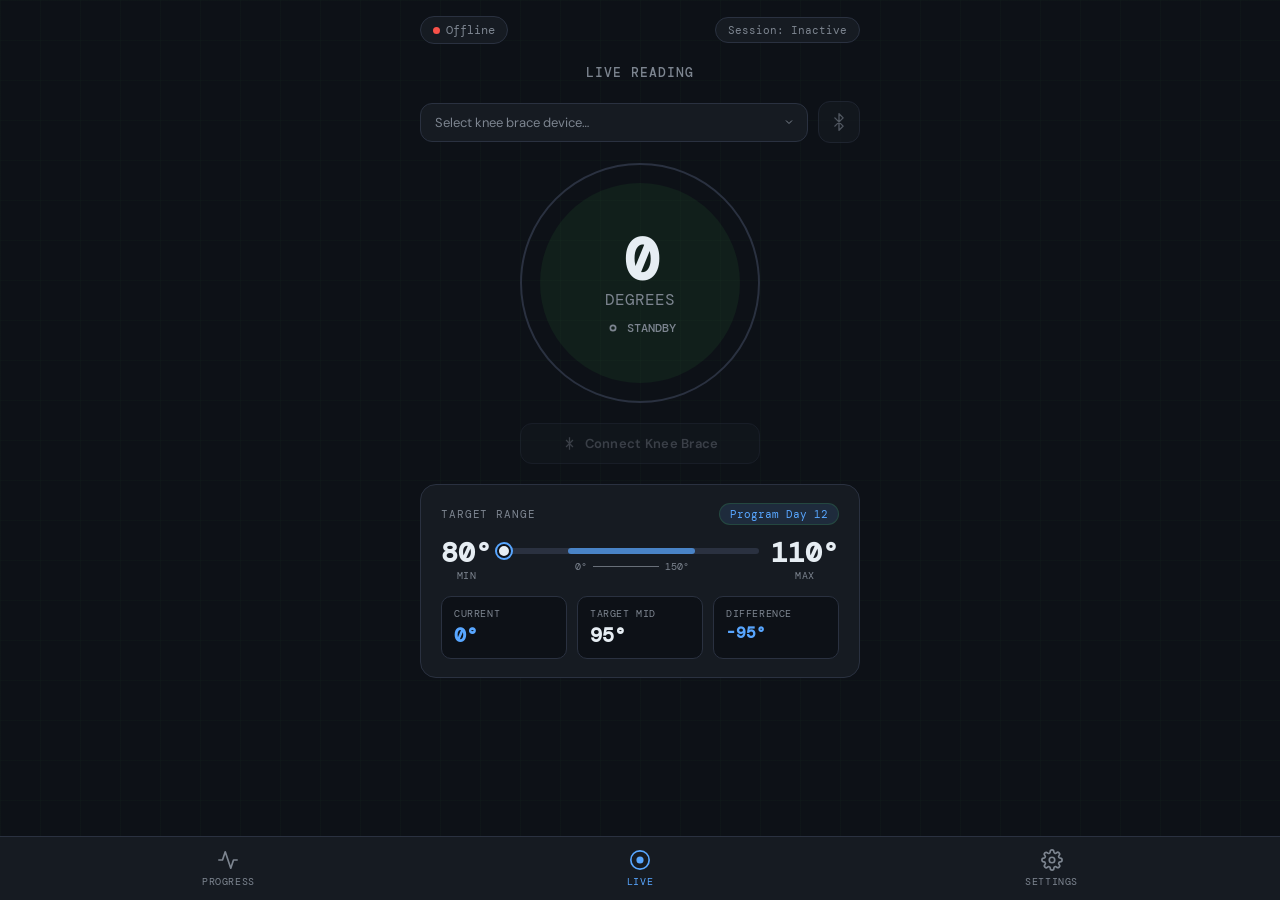
==== commit 255470db: "update accent color, refine status bar indicator, + enforce BLE connection flow" ====
--- a/feedback.html
+++ b/feedback.html
@@ -22,11 +22,12 @@
 
     <!-- status bar -->
     <div class="status-bar">
-        <div class="status-pill">
-            <div class="status-dot"></div>
-            No brace connected
+        <div class="status-pill" id="statusPill">
+            <div class="status-dot" id="statusDot"></div>
+            <span class="status-text" id="statusText">Offline</span>
         </div>
-        <div class="session-badge">Session: inactive</div>
+        <!-- Clean text readout without outline/button styling -->
+        <div class="session-badge" id="sessionStatus">Session: Inactive</div>
     </div>
 
     <div class="page-title">Live Reading</div>
@@ -35,15 +36,16 @@
 
         <!-- bluetooth selector -->
         <div class="ble-row">
-            <select class="ble-select">
+            <select class="ble-select" id="bleSelect">
                 <option value="">Select knee brace device…</option>
                 <option value="brace1">FlexTrack Brace — Left</option>
                 <option value="brace2">FlexTrack Brace — Right</option>
             </select>
             <!-- bluetooth icon -->
-            <div class="ble-icon-btn">
+            <div class="ble-icon-btn" id="bleIconBtn">
                 <svg viewBox="0 0 24 24" fill="none" xmlns="http://www.w3.org/2000/svg">
-                    <path d="M6.5 6.5l11 11L12 23V1l5.5 5.5-11 11" stroke="#7d8590" stroke-width="1.8"
+                    <!-- Changed stroke="#7d8590" to stroke="currentColor" -->
+                    <path d="M6.5 6.5l11 11L12 23V1l5.5 5.5-11 11" stroke="currentColor" stroke-width="1.8"
                         stroke-linecap="round" stroke-linejoin="round" />
                 </svg>
             </div>
@@ -70,10 +72,9 @@
         </div>
 
         <!-- connect button -->
-        <button class="btn-connect">
-            <svg viewBox="0 0 24 24" fill="none" stroke="currentColor" stroke-width="2" stroke-linecap="round"
-                stroke-linejoin="round">
-                <path d="M6.5 6.5l11 11L12 23V1l5.5 5.5-11 11" />
+        <button class="btn-connect" id="btnConnect" disabled>
+            <svg viewBox="0 0 24 24" fill="none" stroke="currentColor" stroke-width="2">
+                <path d="M6.5 6.5l11 11M6.5 17.5l11-11M12 2v20"/>
             </svg>
             Connect Knee Brace
         </button>
@@ -138,7 +139,7 @@
         <a class="nav-item active" href="live.html">
             <svg viewBox="0 0 24 24" fill="none" stroke-width="1.8" stroke-linecap="round" stroke-linejoin="round">
                 <circle cx="12" cy="12" r="10" />
-                <circle cx="12" cy="12" r="3" fill="#3fb950" stroke="#3fb950" />
+                <circle cx="12" cy="12" r="3" fill=var(--accent) stroke=var(--accent) />
             </svg>
             <span class="nav-label">Live</span>
         </a>
--- a/index.css
+++ b/index.css
@@ -15,11 +15,25 @@
     --border: #2a3140;
     --text: #e6edf3;
     --muted: #7d8590;
-    --accent: #3fb950;
-    /* recovery green */
-    --accent-dim: rgba(63, 185, 80, 0.12);
+
+    /* BRAND & UI ACCENT (Cool Neutral Slate / Tech Blue) */
+    --accent: #58a6ff;
+    --accent-dim: rgba(88, 166, 255, 0.12);
+
+    /* TELEMETRY READOUT STATES (Strictly reserved for live sensor readings) */
+    --telemetry-green: #3fb950;
+    --telemetry-green-bg: rgba(63, 185, 80, 0.15);
+    
+    --telemetry-yellow: #d29922;
+    --telemetry-yellow-bg: rgba(210, 153, 34, 0.15);
+    
+    --telemetry-red: #f85149;
+    --telemetry-red-bg: rgba(248, 81, 73, 0.22);
+
+    /* STATUS WARNINGS */
     --warn: #f85149;
     --caution: #d29922;
+    
     --radius: 12px;
     --nav-h: 64px;
 }
@@ -357,11 +371,33 @@
     justify-content: center;
     cursor: pointer;
     flex-shrink: 0;
+    color: var(--muted, #7d8590);
+    opacity: 0.6;
+    transition: all 0.25s ease;
 }
 
 .ble-icon-btn svg {
     width: 18px;
     height: 18px;
+}
+
+.ble-icon-btn svg path {
+    stroke: currentColor;
+    fill: none; /* Keeps the inner loops transparent so the box background shows through */
+    transition: stroke 0.25s ease;
+}
+
+/* Active state when a device is selected */
+.ble-icon-btn.selected {
+    background: var(--accent, #58a6ff); /* Solid blue fill inside the box */
+    border-color: var(--accent, #58a6ff);
+    color: #ffffff;                       /* Forces the SVG symbol to render crisp white */
+    opacity: 1;
+}
+
+.ble-icon-btn.selected svg path {
+    stroke: #ffffff; /* Explicit crisp white for the icon stroke */
+    fill: none;
 }
 
 .circle-wrap {
@@ -455,6 +491,18 @@
     height: 15px;
 }
 
+/* Disabled state for the connect button */
+.btn-connect:disabled {
+    background: var(--surface, #161b22);
+    border-color: var(--border, #2a3140);
+    color: var(--muted, #7d8590);
+    opacity: 0.4;
+    cursor: not-allowed;
+    pointer-events: none; /* Prevents click events entirely */
+    box-shadow: none;
+    transition: all 0.25s ease;
+}
+
 .target-card {
     width: 100%;
     background: var(--surface);
@@ -612,9 +660,19 @@
     transition: left 0.15s ease-out;
 }
 
-/* Smoothly fades and expands the radial glow ring */
+/* Smoothly cross-fade circle background color, border, and glow */
 .circle-ring {
-    transition: border-color 0.15s ease-out, box-shadow 0.15s ease-out;
+    transition: border-color 0.25s ease, background-color 0.25s ease, box-shadow 0.25s ease;
+}
+
+/* Smoothly fade state label font color */
+.circle-state span {
+    transition: color 0.25s ease;
+}
+
+/* Smoothly fade state SVG icon stroke color */
+.circle-state svg {
+    transition: stroke 0.25s ease;
 }
 
 .circle-angle {
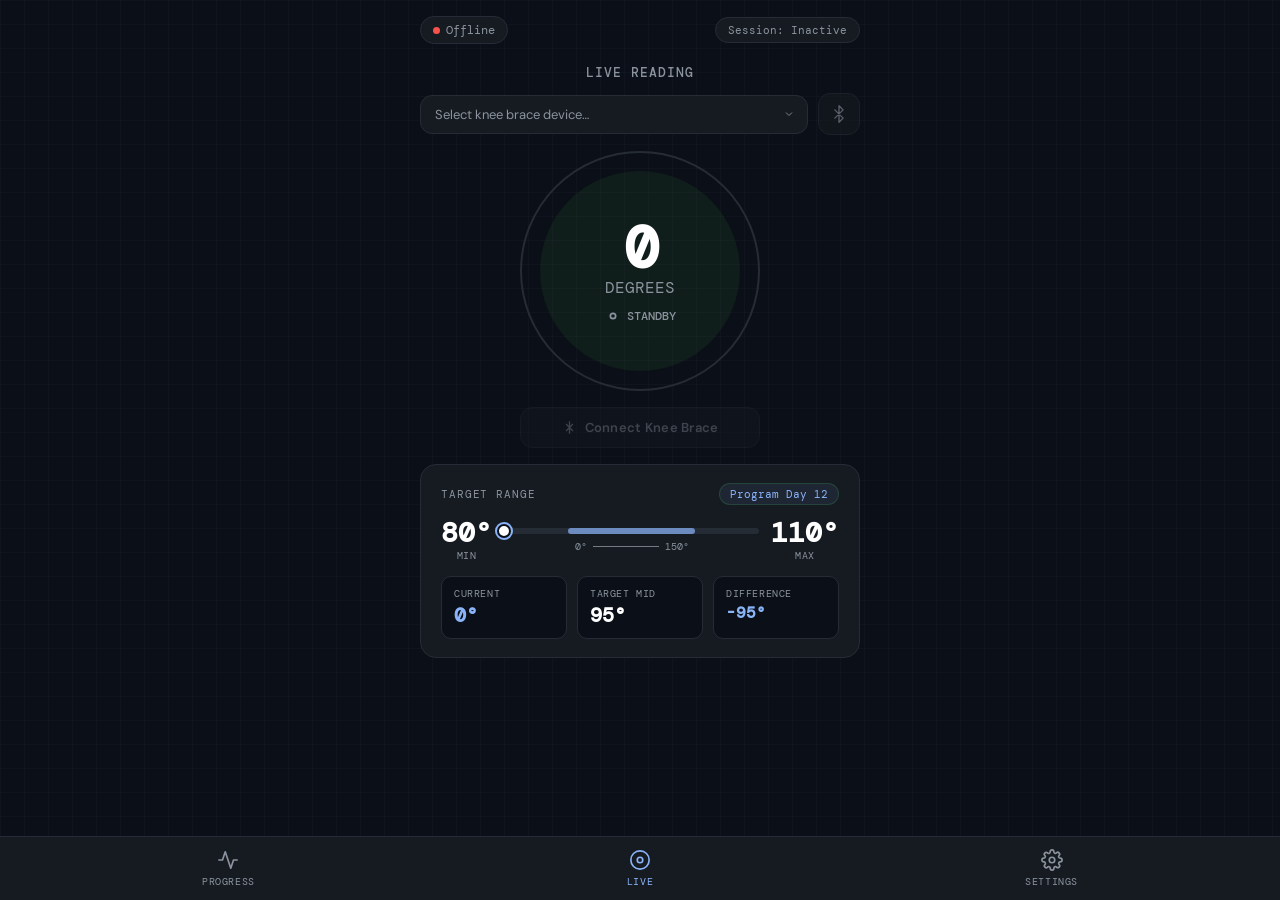
==== commit 6cd6e037: "implemented settings screen + basic format check" ====
--- a/feedback.html
+++ b/feedback.html
@@ -128,32 +128,29 @@
 
     <!-- bottom nav -->
     <nav class="nav">
-        <!-- progress tab -->
-        <a class="nav-item" href="progress.html">
-            <svg viewBox="0 0 24 24" fill="none" stroke-width="1.8" stroke-linecap="round" stroke-linejoin="round">
-                <polyline points="22 12 18 12 15 21 9 3 6 12 2 12" />
-            </svg>
-            <span class="nav-label">Progress</span>
+        <a class="nav-item" href="index.html">
+          <svg viewBox="0 0 24 24" fill="none" stroke-width="1.8" stroke-linecap="round" stroke-linejoin="round">
+            <polyline points="22 12 18 12 15 21 9 3 6 12 2 12" />
+          </svg>
+          <span class="nav-label">Progress</span>
         </a>
-        <!-- live tab (active) -->
-        <a class="nav-item active" href="live.html">
-            <svg viewBox="0 0 24 24" fill="none" stroke-width="1.8" stroke-linecap="round" stroke-linejoin="round">
-                <circle cx="12" cy="12" r="10" />
-                <circle cx="12" cy="12" r="3" fill=var(--accent) stroke=var(--accent) />
-            </svg>
-            <span class="nav-label">Live</span>
+        <!-- Active state moved to Live -->
+        <a class="nav-item active" href="feedback.html">
+          <svg viewBox="0 0 24 24" fill="none" stroke-width="1.8" stroke-linecap="round" stroke-linejoin="round">
+            <circle cx="12" cy="12" r="10" />
+            <circle cx="12" cy="12" r="3" />
+          </svg>
+          <span class="nav-label">Live</span>
         </a>
-        <!-- settings tab -->
         <a class="nav-item" href="settings.html">
-            <svg viewBox="0 0 24 24" fill="none" stroke-width="1.8" stroke-linecap="round" stroke-linejoin="round">
-                <circle cx="12" cy="12" r="3" />
-                <path
-                    d="M19.4 15a1.65 1.65 0 0 0 .33 1.82l.06.06a2 2 0 0 1-2.83 2.83l-.06-.06a1.65 1.65 0 0 0-1.82-.33 1.65 1.65 0 0 0-1 1.51V21a2 2 0 0 1-4 0v-.09A1.65 1.65 0 0 0 9 19.4a1.65 1.65 0 0 0-1.82.33l-.06.06a2 2 0 0 1-2.83-2.83l.06-.06A1.65 1.65 0 0 0 4.68 15a1.65 1.65 0 0 0-1.51-1H3a2 2 0 0 1 0-4h.09A1.65 1.65 0 0 0 4.6 9a1.65 1.65 0 0 0-.33-1.82l-.06-.06a2 2 0 0 1 2.83-2.83l.06.06A1.65 1.65 0 0 0 9 4.68a1.65 1.65 0 0 0 1-1.51V3a2 2 0 0 1 4 0v.09a1.65 1.65 0 0 0 1 1.51 1.65 1.65 0 0 0 1.82-.33l.06-.06a2 2 0 0 1 2.83 2.83l-.06.06A1.65 1.65 0 0 0 19.4 9a1.65 1.65 0 0 0 1.51 1H21a2 2 0 0 1 0 4h-.09a1.65 1.65 0 0 0-1.51 1z" />
-            </svg>
-            <span class="nav-label">Settings</span>
+          <svg viewBox="0 0 24 24" fill="none" stroke-width="1.8" stroke-linecap="round" stroke-linejoin="round">
+            <circle cx="12" cy="12" r="3" />
+            <path d="M19.4 15a1.65 1.65 0 0 0 .33 1.82l.06.06a2 2 0 0 1-2.83 2.83l-.06-.06a1.65 1.65 0 0 0-1.82-.33 1.65 1.65 0 0 0-1 1.51V21a2 2 0 0 1-4 0v-.09A1.65 1.65 0 0 0 9 19.4a1.65 1.65 0 0 0-1.82.33l-.06.06a2 2 0 0 1-2.83-2.83l.06-.06A1.65 1.65 0 0 0 4.68 15a1.65 1.65 0 0 0-1.51-1H3a2 2 0 0 1 0-4h.09A1.65 1.65 0 0 0 4.6 9a1.65 1.65 0 0 0-.33-1.82l-.06-.06a2 2 0 0 1 2.83-2.83l.06.06A1.65 1.65 0 0 0 9 4.68a1.65 1.65 0 0 0 1-1.51V3a2 2 0 0 1 4 0v.09a1.65 1.65 0 0 0 1 1.51 1.65 1.65 0 0 0 1.82-.33l.06-.06a2 2 0 0 1 2.83 2.83l-.06.06A1.65 1.65 0 0 0 19.4 9a1.65 1.65 0 0 0 1.51 1H21a2 2 0 0 1 0 4h-.09a1.65 1.65 0 0 0-1.51 1z" />
+          </svg>
+          <span class="nav-label">Settings</span>
         </a>
-    </nav>
-
+      </nav>
+      
 </body>
 
 </html>
--- a/index.css
+++ b/index.css
@@ -23,17 +23,17 @@
     /* TELEMETRY READOUT STATES (Strictly reserved for live sensor readings) */
     --telemetry-green: #3fb950;
     --telemetry-green-bg: rgba(63, 185, 80, 0.15);
-    
+
     --telemetry-yellow: #d29922;
     --telemetry-yellow-bg: rgba(210, 153, 34, 0.15);
-    
+
     --telemetry-red: #f85149;
     --telemetry-red-bg: rgba(248, 81, 73, 0.22);
 
     /* STATUS WARNINGS */
     --warn: #f85149;
     --caution: #d29922;
-    
+
     --radius: 12px;
     --nav-h: 64px;
 }
@@ -383,20 +383,24 @@
 
 .ble-icon-btn svg path {
     stroke: currentColor;
-    fill: none; /* Keeps the inner loops transparent so the box background shows through */
+    fill: none;
+    /* Keeps the inner loops transparent so the box background shows through */
     transition: stroke 0.25s ease;
 }
 
 /* Active state when a device is selected */
 .ble-icon-btn.selected {
-    background: var(--accent, #58a6ff); /* Solid blue fill inside the box */
+    background: var(--accent, #58a6ff);
+    /* Solid blue fill inside the box */
     border-color: var(--accent, #58a6ff);
-    color: #ffffff;                       /* Forces the SVG symbol to render crisp white */
+    color: #ffffff;
+    /* Forces the SVG symbol to render crisp white */
     opacity: 1;
 }
 
 .ble-icon-btn.selected svg path {
-    stroke: #ffffff; /* Explicit crisp white for the icon stroke */
+    stroke: #ffffff;
+    /* Explicit crisp white for the icon stroke */
     fill: none;
 }
 
@@ -498,7 +502,8 @@
     color: var(--muted, #7d8590);
     opacity: 0.4;
     cursor: not-allowed;
-    pointer-events: none; /* Prevents click events entirely */
+    pointer-events: none;
+    /* Prevents click events entirely */
     box-shadow: none;
     transition: all 0.25s ease;
 }
@@ -822,4 +827,1218 @@
     * {
         transition: none !important;
     }
+}
+
+
+
+
+
+
+/* ==========================================================================
+   PROGRESS / DASHBOARD SPECIFIC STYLES
+   ========================================================================== */
+
+/* ==========================================================================
+   GLOBAL DESIGN TOKENS & RESET
+   ========================================================================== */
+
+:root {
+    --bg: #0b0f17;
+    --surface: #161b22;
+    --surface2: #1c2128;
+    --border: #262c36;
+    --text: #ffffff;
+    --muted: #8b949e;
+
+    /* Unified Chrome Blue Accent Tokens */
+    --accent: #8ab4f8;
+    --accent-dim: rgba(138, 180, 248, 0.08);
+    --accent-border: rgba(138, 180, 248, 0.35);
+
+    --caution: #d29922;
+    --caution-dim: rgba(210, 153, 34, 0.12);
+}
+
+* {
+    box-sizing: border-box;
+    margin: 0;
+    padding: 0;
+}
+
+body {
+    background-color: var(--bg);
+    background-image:
+        linear-gradient(to right, rgba(255, 255, 255, 0.02) 1px, transparent 1px),
+        linear-gradient(to bottom, rgba(255, 255, 255, 0.02) 1px, transparent 1px);
+    background-size: 24px 24px;
+    color: var(--text);
+    font-family: 'DM Sans', -apple-system, BlinkMacSystemFont, sans-serif;
+    min-height: 100vh;
+    padding-bottom: 90px;
+}
+
+.text-muted {
+    color: var(--muted);
+}
+
+/* ==========================================================================
+     PAGE LAYOUT
+     ========================================================================== */
+
+.app-container {
+    width: 100%;
+    max-width: 520px;
+    margin: 0 auto;
+    padding: 32px 16px 20px;
+    display: flex;
+    flex-direction: column;
+}
+
+/* ==========================================================================
+     HEADER SECTION
+     ========================================================================== */
+
+.header {
+    display: flex;
+    align-items: flex-start;
+    justify-content: space-between;
+    width: 100%;
+    margin-bottom: 24px;
+    padding: 0;
+}
+
+.header-left h1 {
+    font-family: 'DM Sans', sans-serif;
+    font-size: 28px;
+    font-weight: 700;
+    color: #ffffff;
+    line-height: 1.1;
+    letter-spacing: -0.02em;
+}
+
+.header-left p {
+    font-family: 'DM Mono', monospace;
+    font-size: 13px;
+    color: var(--muted);
+    margin-top: 6px;
+    letter-spacing: 0.02em;
+}
+
+.program-badge {
+    font-family: 'DM Mono', monospace;
+    font-size: 12px;
+    color: var(--accent);
+    background-color: var(--accent-dim);
+    border: 1px solid var(--accent-border);
+    padding: 8px 16px;
+    border-radius: 999px;
+    white-space: nowrap;
+}
+
+/* ==========================================================================
+     STAT CARDS ROW
+     ========================================================================== */
+
+.stat-row {
+    display: flex;
+    gap: 12px;
+    width: 100%;
+}
+
+.stat-card {
+    flex: 1;
+    width: 0;
+    background: var(--surface);
+    border: 1px solid var(--border);
+    border-radius: 16px;
+    padding: 16px 14px;
+    display: flex;
+    flex-direction: column;
+    gap: 6px;
+}
+
+.stat-card.highlight {
+    border-color: var(--accent-border);
+    background: var(--accent-dim);
+}
+
+.stat-value {
+    font-size: 28px;
+    font-weight: 600;
+    font-family: 'DM Mono', monospace;
+    color: var(--text);
+    line-height: 1;
+}
+
+.stat-card.highlight .stat-value {
+    color: var(--accent);
+}
+
+.stat-sublabel {
+    font-size: 10px;
+    font-family: 'DM Mono', monospace;
+    color: var(--muted);
+    text-transform: uppercase;
+    letter-spacing: 0.06em;
+}
+
+.stat-delta {
+    font-size: 11px;
+    color: var(--accent);
+    font-family: 'DM Mono', monospace;
+    margin-top: 2px;
+}
+
+/* ==========================================================================
+     GRAPH CARD & SVG STYLES
+     ========================================================================== */
+
+.section-label {
+    font-family: 'DM Mono', monospace;
+    font-size: 11px;
+    text-transform: uppercase;
+    letter-spacing: 0.1em;
+    color: var(--muted);
+    margin: 24px 0 12px;
+    width: 100%;
+}
+
+.graph-card {
+    width: 100%;
+    background: var(--surface);
+    border: 1px solid var(--border);
+    border-radius: 20px;
+    padding: 20px 18px 14px;
+    display: flex;
+    flex-direction: column;
+    gap: 14px;
+}
+
+.graph-header {
+    display: flex;
+    align-items: center;
+    justify-content: space-between;
+}
+
+.graph-title {
+    font-size: 14px;
+    font-weight: 600;
+    color: var(--text);
+}
+
+.graph-legend {
+    display: flex;
+    align-items: center;
+    gap: 12px;
+}
+
+.legend-item {
+    display: flex;
+    align-items: center;
+    gap: 6px;
+    font-size: 11px;
+    font-family: 'DM Mono', monospace;
+    color: var(--muted);
+}
+
+.legend-dot {
+    width: 8px;
+    height: 8px;
+    border-radius: 50%;
+}
+
+.legend-dot-actual {
+    background: var(--accent);
+}
+
+.legend-dot-target {
+    background: transparent;
+    border: 1px dashed var(--muted);
+}
+
+.range-pills {
+    display: flex;
+    gap: 6px;
+}
+
+.range-pill {
+    font-size: 11px;
+    font-family: 'DM Mono', monospace;
+    color: var(--muted);
+    background: var(--surface2);
+    border: 1px solid var(--border);
+    border-radius: 99px;
+    padding: 5px 12px;
+    cursor: pointer;
+
+    /* Smooth interaction transitions */
+    transition: background-color 0.15s ease, border-color 0.15s ease, color 0.15s ease;
+    user-select: none;
+    outline: none;
+}
+
+/* Hover state: Applies soft blue tint on hover when not active */
+.range-pill:hover:not(.active) {
+    color: var(--text);
+    background: rgba(138, 180, 248, 0.05);
+    /* Soft hover shade */
+    border-color: rgba(138, 180, 248, 0.2);
+}
+
+/* Active / Selected state */
+.range-pill.active {
+    color: var(--accent);
+    background: var(--accent-dim);
+    border-color: var(--accent-border);
+}
+
+/* Keyboard Accessibility Focus State */
+.range-pill:focus-visible {
+    box-shadow: 0 0 0 2px var(--bg), 0 0 0 4px var(--accent);
+}
+
+.graph-svg-wrap {
+    width: 100%;
+    position: relative;
+}
+
+/* Smooth fade effect during graph updates */
+.graph-svg-wrap svg {
+    transition: opacity 0.2s ease, transform 0.2s ease;
+    transform-origin: center;
+}
+
+.graph-svg-wrap.updating svg {
+    opacity: 0.15;
+    transform: scale(0.98);
+}
+
+/* SVG Elements targeting var(--accent) via currentColor */
+.graph-line,
+.graph-point-active,
+.graph-tooltip-text {
+    color: var(--accent);
+}
+
+/* Smooth fade for static data points */
+.graph-point {
+    color: var(--accent);
+    transition: opacity 0.2s ease;
+  }
+  
+  .graph-point.hidden-point {
+    opacity: 0;
+    pointer-events: none;
+  }
+
+.graph-x-labels {
+    display: flex;
+    justify-content: space-between;
+    padding: 0 4px;
+    margin-top: 4px;
+}
+
+.graph-x-labels span {
+    font-size: 10px;
+    font-family: 'DM Mono', monospace;
+    color: var(--muted);
+}
+
+/* ==========================================================================
+     STREAK CARD
+     ========================================================================== */
+
+.streak-card {
+    width: 100%;
+    background: var(--surface);
+    border: 1px solid var(--border);
+    border-radius: 20px;
+    padding: 20px 18px;
+    display: flex;
+    flex-direction: column;
+    gap: 18px;
+}
+
+.streak-header {
+    display: flex;
+    align-items: center;
+    justify-content: space-between;
+}
+
+.streak-title {
+    font-size: 14px;
+    font-weight: 600;
+}
+
+.streak-count {
+    display: flex;
+    align-items: center;
+    gap: 6px;
+    font-size: 12px;
+    font-family: 'DM Mono', monospace;
+    color: var(--caution);
+    background: var(--caution-dim);
+    border: 1px solid rgba(210, 153, 34, 0.25);
+    border-radius: 99px;
+    padding: 5px 14px;
+}
+
+.streak-days {
+    display: flex;
+    justify-content: space-between;
+    gap: 6px;
+}
+
+.day-item {
+    flex: 1;
+    display: flex;
+    flex-direction: column;
+    align-items: center;
+    gap: 8px;
+}
+
+.day-label {
+    font-size: 9px;
+    font-family: 'DM Mono', monospace;
+    color: var(--muted);
+    text-transform: uppercase;
+}
+
+.day-circle {
+    width: 36px;
+    height: 36px;
+    border-radius: 50%;
+    border: 1px dashed var(--border);
+    display: flex;
+    align-items: center;
+    justify-content: center;
+    color: var(--accent);
+}
+
+.day-circle.done {
+    border: 1px solid var(--accent);
+    background: var(--accent-dim);
+}
+
+.day-circle.done svg {
+    width: 14px;
+    height: 14px;
+}
+
+.day-circle.today {
+    border: 1px dashed var(--accent);
+}
+
+.day-dot {
+    width: 5px;
+    height: 5px;
+    border-radius: 50%;
+    background: var(--border);
+}
+
+.day-dot-today {
+    background: var(--accent);
+}
+
+/* ==========================================================================
+   MONTHLY CALENDAR DROPDOWN STYLES
+   ========================================================================== */
+
+.streak-expand {
+    width: 100%;
+    background: transparent;
+    border: none;
+    border-top: 1px solid var(--border);
+    outline: none;
+    font-family: inherit;
+    font-size: 11px;
+    color: var(--muted);
+
+    /* Center arrow and text neatly */
+    display: flex;
+    align-items: center;
+    justify-content: center;
+    gap: 6px;
+    padding: 12px 0 4px;
+    cursor: pointer;
+}
+
+/* Fix for giant SVG explosion */
+.streak-expand .expand-icon {
+    width: 14px;
+    height: 14px;
+    flex-shrink: 0;
+    transition: transform 0.25s ease;
+}
+
+.streak-expand.open .expand-icon {
+    transform: rotate(180deg);
+}
+
+/* Smooth Sliding Tray CSS */
+.calendar-tray {
+    display: flex;
+    flex-direction: column;
+    gap: 12px;
+    
+    /* Smooth Slide & Fade Transition Setup */
+    max-height: 500px; /* High enough to accommodate full grid height */
+    opacity: 1;
+    overflow: hidden;
+    margin-top: 16px;
+    padding-top: 16px;
+    border-top: 1px dashed var(--border);
+    
+    transition: 
+      max-height 0.35s cubic-bezier(0.4, 0, 0.2, 1),
+      opacity 0.25s ease,
+      margin-top 0.35s ease,
+      padding-top 0.35s ease;
+  }
+  
+  /* Collapsed state */
+  .calendar-tray.hidden {
+    display: flex !important; /* Overrides default browser display toggle */
+    max-height: 0;
+    opacity: 0;
+    margin-top: 0;
+    padding-top: 0;
+    border-top-color: transparent;
+    pointer-events: none;
+  }
+
+.calendar-header {
+    display: flex;
+    justify-content: space-between;
+    align-items: center;
+    font-family: 'DM Mono', monospace;
+    font-size: 12px;
+    color: var(--text);
+}
+
+.calendar-legend {
+    display: flex;
+    align-items: center;
+    gap: 8px;
+    font-size: 10px;
+    color: var(--muted);
+}
+
+.calendar-legend span {
+    display: inline-block;
+    width: 6px;
+    height: 6px;
+    border-radius: 50%;
+}
+
+.legend-dot-completed {
+    background: var(--accent);
+}
+
+.legend-dot-today {
+    border: 1px solid var(--accent);
+    background: transparent;
+}
+
+.calendar-weekdays {
+    display: grid;
+    grid-template-columns: repeat(7, 1fr);
+    text-align: center;
+    font-family: 'DM Mono', monospace;
+    font-size: 10px;
+    color: var(--muted);
+}
+
+.calendar-grid {
+    display: grid;
+    grid-template-columns: repeat(7, 1fr);
+    gap: 6px;
+    text-align: center;
+}
+
+.cal-day {
+    font-family: 'DM Mono', monospace;
+    font-size: 11px;
+    height: 32px;
+    display: flex;
+    align-items: center;
+    justify-content: center;
+    border-radius: 8px;
+    color: var(--muted);
+    background: var(--surface2);
+    position: relative;
+}
+
+.cal-day.empty {
+    background: transparent;
+}
+
+.cal-day.completed {
+    background: var(--accent);
+    /* Solid Chrome Blue */
+    color: #0d1117;
+    /* Dark text for high contrast */
+    font-weight: 600;
+}
+
+/* alternative format:
+
+  .cal-day.completed {
+    background: var(--accent-dim);
+    border: 1px solid var(--accent-border);
+    color: var(--accent);
+    font-weight: 600;
+  } */
+
+.cal-day.today {
+    border: 1px dashed var(--accent);
+    color: var(--text);
+    font-weight: 600;
+}
+
+/* ==========================================================================
+     GOALS CARD
+     ========================================================================== */
+
+.goals-card {
+    width: 100%;
+    background: var(--surface);
+    border: 1px solid var(--border);
+    border-radius: 20px;
+    padding: 20px 18px;
+    display: flex;
+    flex-direction: column;
+    gap: 12px;
+}
+
+.goals-header {
+    display: flex;
+    align-items: center;
+    justify-content: space-between;
+}
+
+.goals-title {
+    font-size: 14px;
+    font-weight: 600;
+}
+
+.goals-progress-label {
+    font-size: 11px;
+    font-family: 'DM Mono', monospace;
+    color: var(--muted);
+}
+
+.goal-item {
+    display: flex;
+    align-items: center;
+    gap: 12px;
+    padding: 12px;
+    background: var(--bg);
+    border: 1px solid var(--border);
+    border-radius: 12px;
+    position: relative;
+    overflow: hidden;
+}
+
+.goal-item.complete {
+    border-color: var(--accent-border);
+}
+
+.goal-item.complete::before {
+    content: '';
+    position: absolute;
+    left: 0;
+    top: 0;
+    bottom: 0;
+    width: 3px;
+    background: var(--accent);
+}
+
+.goal-item.locked {
+    opacity: 0.45;
+}
+
+.goal-icon {
+    width: 36px;
+    height: 36px;
+    border-radius: 10px;
+    background: var(--surface);
+    border: 1px solid var(--border);
+    display: flex;
+    align-items: center;
+    justify-content: center;
+    font-size: 16px;
+    flex-shrink: 0;
+}
+
+.goal-item.complete .goal-icon {
+    background: var(--accent-dim);
+    border-color: var(--accent-border);
+}
+
+.goal-body {
+    flex: 1;
+    display: flex;
+    flex-direction: column;
+    gap: 4px;
+}
+
+.goal-name {
+    font-size: 13px;
+    font-weight: 500;
+    color: var(--text);
+}
+
+.goal-desc {
+    font-size: 11px;
+    font-family: 'DM Mono', monospace;
+    color: var(--muted);
+}
+
+.goal-bar-wrap {
+    width: 100%;
+    height: 4px;
+    background: var(--border);
+    border-radius: 99px;
+    overflow: hidden;
+    margin-top: 4px;
+}
+
+.goal-bar {
+    height: 100%;
+    border-radius: 99px;
+    background: var(--accent);
+}
+
+.goal-status {
+    font-size: 11px;
+    font-family: 'DM Mono', monospace;
+    color: var(--muted);
+    flex-shrink: 0;
+}
+
+.goal-status.done {
+    color: var(--accent);
+}
+
+.goal-status-pct {
+    font-size: 10px;
+}
+
+/* ==========================================================================
+     NAVIGATION BAR
+     ========================================================================== */
+
+.nav {
+    position: fixed;
+    bottom: 0;
+    left: 0;
+    right: 0;
+    height: 64px;
+    background: rgba(22, 27, 34, 0.85);
+    backdrop-filter: blur(12px);
+    -webkit-backdrop-filter: blur(12px);
+    border-top: 1px solid var(--border);
+    display: flex;
+    align-items: center;
+    justify-content: space-around;
+    z-index: 100;
+}
+
+.nav-item {
+    display: flex;
+    flex-direction: column;
+    align-items: center;
+    gap: 4px;
+    text-decoration: none;
+    color: var(--muted);
+    font-size: 10px;
+    font-family: 'DM Mono', monospace;
+}
+
+.nav-item svg {
+    width: 20px;
+    height: 20px;
+    stroke: var(--muted);
+}
+
+.nav-item.active {
+    color: var(--accent);
+}
+
+.nav-item.active svg {
+    stroke: var(--accent);
+}
+
+
+
+
+
+
+/* ==========================================================================
+   SETTINGS SPECIFIC STYLES
+   ========================================================================== */
+
+/* ── Layout & Structural Constraints ───────────────── */
+.header, 
+.content {
+  width: 100%; 
+  max-width: 480px;
+}
+
+.header {
+  padding: 24px 20px 8px;
+  display: flex; 
+  flex-direction: column; 
+  gap: 4px;
+}
+
+.header h1 { 
+  font-size: 22px; 
+  font-weight: 600; 
+  letter-spacing: -0.3px; 
+}
+
+.header p { 
+  font-size: 12px; 
+  color: var(--muted); 
+  font-family: 'DM Mono', monospace; 
+}
+
+.content {
+  display: flex; 
+  flex-direction: column;
+  gap: 16px; 
+  padding: 12px 20px 24px;
+}
+
+/* ── Section Label ───────────────────────────────────── */
+.section-label {
+  font-size: 11px; 
+  font-family: 'DM Mono', monospace;
+  letter-spacing: 0.08em; 
+  text-transform: uppercase;
+  color: var(--muted); 
+  margin-top: 8px;
+  margin-bottom: 2px;
+  padding-left: 2px;
+}
+
+/* ── Card Containers ─────────────────────────────────── */
+.profile-card,
+.settings-group,
+.brace-card,
+.program-card,
+.danger-group {
+  background: var(--surface);
+  border: 1px solid var(--border);
+  border-radius: var(--radius);
+  overflow: hidden;
+  width: 100%;
+}
+
+/* ── Profile Card ────────────────────────────────────── */
+.profile-card {
+  padding: 16px;
+  display: flex;
+  align-items: center;
+  gap: 14px;
+}
+
+.avatar {
+  width: 48px; 
+  height: 48px; 
+  border-radius: 50%;
+  background: var(--accent-dim);
+  border: 2px solid rgba(88, 166, 255, 0.3);
+  display: flex; 
+  align-items: center; 
+  justify-content: center;
+  font-size: 20px; 
+  flex-shrink: 0;
+}
+
+.profile-info { 
+  flex: 1; 
+  display: flex; 
+  flex-direction: column; 
+  gap: 2px; 
+}
+
+.profile-name { 
+  font-size: 15px; 
+  font-weight: 600; 
+}
+
+.profile-meta {
+  font-size: 11px; 
+  font-family: 'DM Mono', monospace;
+  color: var(--muted);
+}
+
+.profile-badge {
+  font-size: 10px; 
+  font-family: 'DM Mono', monospace;
+  color: var(--accent); 
+  background: var(--accent-dim);
+  border: 1px solid rgba(88, 166, 255, 0.2);
+  border-radius: 99px; 
+  padding: 3px 10px; 
+  white-space: nowrap;
+}
+
+/* ── Settings Rows ───────────────────────────────────── */
+.setting-row {
+  display: flex; 
+  align-items: center;
+  padding: 14px 16px; 
+  gap: 14px;
+  border-bottom: 1px solid var(--border);
+}
+
+.setting-row:last-child { 
+  border-bottom: none; 
+}
+
+.setting-icon {
+  width: 34px; 
+  height: 34px; 
+  border-radius: 8px;
+  display: flex; 
+  align-items: center; 
+  justify-content: center;
+  flex-shrink: 0; 
+  font-size: 15px;
+  background: rgba(255, 255, 255, 0.04);
+  border: 1px solid var(--border);
+}
+
+.setting-icon.blue   { background: var(--accent-dim); border-color: rgba(88, 166, 255, 0.2); }
+.setting-icon.amber  { background: var(--telemetry-yellow-bg); border-color: rgba(210, 153, 34, 0.2); }
+.setting-icon.green  { background: var(--telemetry-green-bg); border-color: rgba(63, 185, 80, 0.2); }
+
+.setting-body { 
+  flex: 1; 
+  display: flex; 
+  flex-direction: column; 
+  gap: 2px; 
+}
+
+.setting-title { 
+  font-size: 13px; 
+  font-weight: 500; 
+}
+
+.setting-desc {
+  font-size: 11px; 
+  font-family: 'DM Mono', monospace;
+  color: var(--muted);
+}
+
+.setting-action {
+  display: flex;
+  align-items: center;
+  justify-content: flex-end;
+  flex-shrink: 0;
+}
+
+.setting-chevron {
+  color: var(--muted);
+  display: flex; 
+  align-items: center;
+}
+
+.setting-chevron svg { 
+  width: 16px; 
+  height: 16px; 
+}
+
+/* ── Form Controls (Toggle & Select) ─────────────────── */
+.toggle {
+  position: relative; 
+  width: 42px; 
+  height: 24px;
+  flex-shrink: 0;
+}
+
+.toggle input { 
+  opacity: 0; 
+  width: 0; 
+  height: 0; 
+}
+
+.toggle-track {
+  position: absolute; 
+  inset: 0;
+  background: var(--border);
+  border-radius: 99px;
+  cursor: pointer;
+  transition: background 0.2s;
+}
+
+.toggle-thumb {
+  position: absolute;
+  top: 3px; 
+  left: 3px;
+  width: 18px; 
+  height: 18px;
+  border-radius: 50%;
+  background: var(--muted);
+  transition: transform 0.2s, background 0.2s;
+}
+
+.toggle input:checked + .toggle-track { 
+  background: var(--accent); 
+}
+
+.toggle input:checked + .toggle-track .toggle-thumb {
+  transform: translateX(18px);
+  background: #fff;
+}
+
+.setting-select {
+  background: rgba(255, 255, 255, 0.04);
+  border: 1px solid var(--border);
+  border-radius: 8px;
+  color: var(--text);
+  font-family: 'DM Mono', monospace;
+  font-size: 11px;
+  padding: 5px 10px;
+  outline: none;
+  cursor: pointer;
+}
+
+.setting-select option { 
+  background: var(--surface); 
+}
+
+/* ── Sub-Options Inset Panel ─────────────────────────── */
+.notif-sub {
+  background: rgba(0, 0, 0, 0.2);
+  border-bottom: 1px solid var(--border);
+  padding: 12px 16px 12px 18px;
+  margin: 0 16px 12px;
+  border-radius: 8px;
+  border-left: 2px solid var(--accent);
+  display: flex; 
+  flex-direction: column; 
+  gap: 12px;
+}
+
+.notif-sub-row {
+  display: flex; 
+  align-items: center;
+  justify-content: space-between; 
+  gap: 12px;
+}
+
+.notif-sub-label {
+  font-size: 12px; 
+  font-family: 'DM Mono', monospace;
+  color: var(--muted);
+}
+
+/* ── Detail Cards (Brace & Rehab) ────────────────────── */
+.brace-card,
+.program-card {
+  padding: 16px;
+  display: flex; 
+  flex-direction: column; 
+  gap: 12px;
+}
+
+.brace-card-header,
+.program-card-header {
+  display: flex; 
+  align-items: center;
+  justify-content: space-between;
+}
+
+.brace-card-title,
+.program-card-title { 
+  font-size: 13px; 
+  font-weight: 500; 
+}
+
+.brace-status {
+  font-size: 10px; 
+  font-family: 'DM Mono', monospace;
+  color: var(--warn); 
+  background: var(--telemetry-red-bg);
+  border: 1px solid rgba(248, 81, 73, 0.2);
+  border-radius: 99px; 
+  padding: 3px 10px;
+  display: flex; 
+  align-items: center; 
+  gap: 6px;
+}
+
+.brace-status-dot {
+  width: 6px; 
+  height: 6px; 
+  border-radius: 50%;
+  background: var(--warn);
+}
+
+.brace-detail-row,
+.program-row {
+  display: flex; 
+  justify-content: space-between; 
+  align-items: center;
+}
+
+.brace-detail-label,
+.program-key {
+  font-size: 11px; 
+  font-family: 'DM Mono', monospace; 
+  color: var(--muted);
+}
+
+.brace-detail-value,
+.program-val {
+  font-size: 11px; 
+  font-family: 'DM Mono', monospace; 
+  color: var(--text);
+}
+
+.program-val {
+  font-weight: 500;
+}
+
+.program-divider { 
+  height: 1px; 
+  background: var(--border); 
+  margin: 2px 0;
+}
+
+.program-edit {
+  font-size: 11px; 
+  font-family: 'DM Mono', monospace;
+  color: var(--accent); 
+  cursor: pointer;
+}
+
+.btn-scan {
+  width: 100%; 
+  padding: 10px;
+  margin-top: 4px;
+  background: transparent;
+  border: 1px solid var(--accent);
+  border-radius: 8px;
+  color: var(--accent);
+  font-family: 'DM Sans', sans-serif;
+  font-size: 13px; 
+  font-weight: 600;
+  cursor: pointer;
+  display: flex; 
+  align-items: center; 
+  justify-content: center; 
+  gap: 8px;
+}
+
+.btn-scan svg { 
+  width: 14px; 
+  height: 14px; 
+}
+
+/* ── Danger Zone ─────────────────────────────────────── */
+.danger-group {
+  border-color: rgba(248, 81, 73, 0.2);
+}
+
+.danger-row {
+  display: flex; 
+  align-items: center;
+  padding: 14px 16px; 
+  gap: 14px;
+  border-bottom: 1px solid var(--border);
+  cursor: pointer;
+}
+
+.danger-row:last-child { 
+  border-bottom: none; 
+}
+
+.danger-icon {
+  width: 34px; 
+  height: 34px; 
+  border-radius: 8px;
+  display: flex; 
+  align-items: center; 
+  justify-content: center;
+  flex-shrink: 0; 
+  font-size: 15px;
+  background: var(--telemetry-red-bg);
+  border: 1px solid rgba(248, 81, 73, 0.2);
+}
+
+.danger-title { 
+  font-size: 13px; 
+  font-weight: 500; 
+  color: var(--warn); 
+}
+
+.danger-desc { 
+  font-size: 11px; 
+  font-family: 'DM Mono', monospace; 
+  color: var(--muted); 
+}
+
+/* ── App Version Footer ──────────────────────────────── */
+.app-footer {
+  text-align: center;
+  font-size: 10px; 
+  font-family: 'DM Mono', monospace;
+  color: var(--muted); 
+  padding: 8px 0 0;
+  letter-spacing: 0.04em;
+}
+
+/* ── Navigation Bar ──────────────────────────────────── */
+.nav {
+  position: fixed; 
+  bottom: 0; 
+  left: 0; 
+  right: 0;
+  height: var(--nav-h); 
+  background: var(--surface);
+  border-top: 1px solid var(--border);
+  display: flex; 
+  align-items: center;
+  justify-content: space-around; 
+  padding: 0 16px;
+  z-index: 100;
+}
+
+.nav-item {
+  display: flex; 
+  flex-direction: column; 
+  align-items: center;
+  gap: 4px; 
+  cursor: pointer; 
+  padding: 8px 20px;
+  border-radius: 8px; 
+  text-decoration: none;
+}
+
+.nav-item svg { 
+  width: 22px; 
+  height: 22px; 
+  stroke: var(--muted); 
+}
+
+.nav-item.active svg { 
+  stroke: var(--accent); 
+}
+
+.nav-label {
+  font-size: 10px; 
+  font-family: 'DM Mono', monospace;
+  color: var(--muted); 
+  text-transform: uppercase; 
+  letter-spacing: 0.06em;
+}
+
+.nav-item.active .nav-label { 
+  color: var(--accent); 
 }
